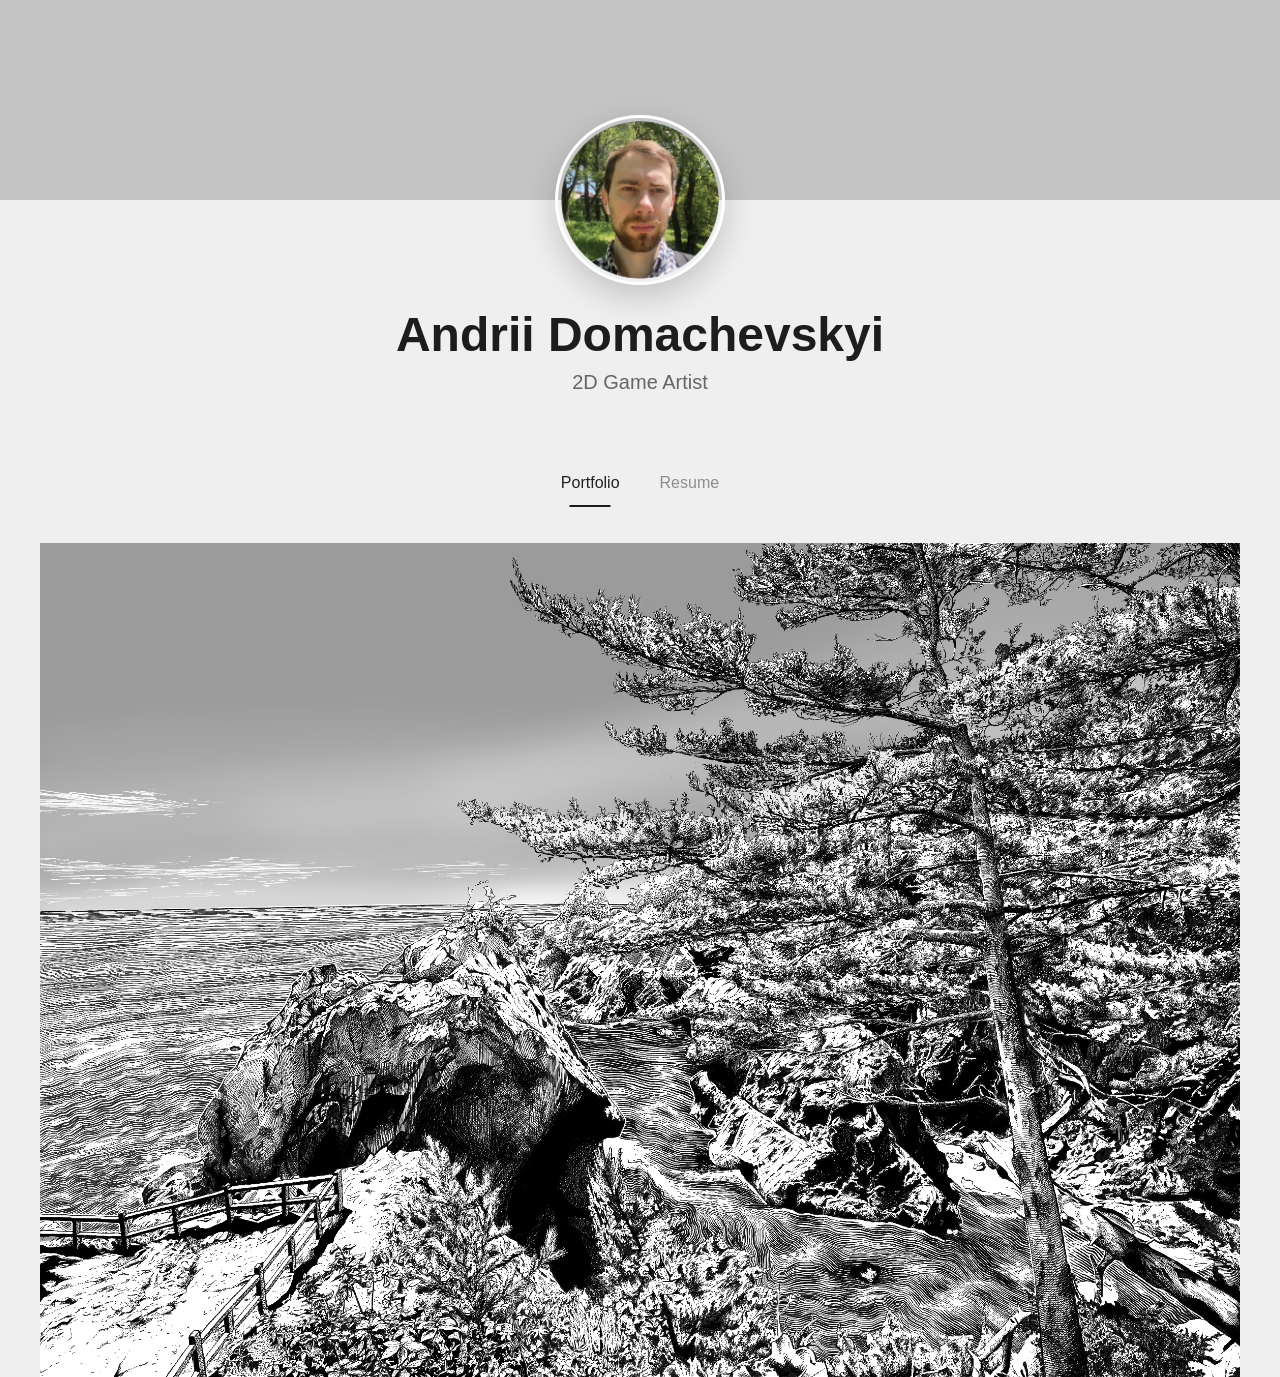
==== index.html @ af5350fb "Add files via upload" ====
<!DOCTYPE html>
<html lang="en">

<head>

    <meta charset="UTF-8">
    <meta name="viewport" content="width=device-width, initial-scale=1.0">

    <title>Andrii Domachevskyi | Portfolio</title>

    <meta name="description" content="Portfolio of 2D Game Artist Andrii Domachevskyi">

    <link rel="stylesheet" href="css/style.css">

</head>

<body>

    <header class="hero">

        <div class="hero__media">

            <video class="hero__video" autoplay muted loop playsinline poster="images/hero/banner.webp">

                <source src="images/hero/banner.mp4" type="video/mp4">

            </video>

            <div class="hero__overlay"></div>

        </div>

        <div class="hero__profile container">

            <div class="hero__avatar">

                <div class="hero__avatar-frame">

                    <img src="images/profile/avatar.webp" alt="Andrii Domachevskyi">

                </div>

            </div>

            <div class="hero__content">

                <h1 class="hero__title">
                    Andrii Domachevskyi
                </h1>

                <p class="hero__subtitle">
                    2D Game Artist
                </p>

            </div>

        </div>

    </header>

    <main class="main">

        <section class="content">

            <div class="container">

                <nav class="tabs" aria-label="Portfolio navigation">

                    <button class="tabs__button tabs__button--active" aria-selected="true">

                        Portfolio

                    </button>

                    <button class="tabs__button" aria-selected="false">

                        Resume

                    </button>

                </nav>

                <section class="portfolio">

                    <div class="portfolio__grid">

                        <article class="portfolio-card">

                            <img class="portfolio-card__image" src="images/portfolio/test.webp" alt="Forest">

                        </article>

                    </div>

                </section>

                <section class="resume" hidden>

                </section>

            </div>

        </section>

    </main>

    <footer class="footer"></footer>

</body>

</html>
---- css/style.css ----
@import "base/reset.css";
@import "base/variables.css";
@import "base/typography.css";

@import "layout/container.css";
@import "layout/grid.css";

@import "components/hero.css";
@import "components/tabs.css";
@import "components/portfolio-grid.css";
@import "components/portfolio-card.css";
@import "components/lightbox.css";
@import "components/footer.css";

@import "utilities/helpers.css";
@import "utilities/animations.css";

@import "pages/portfolio.css";
@import "pages/resume.css";
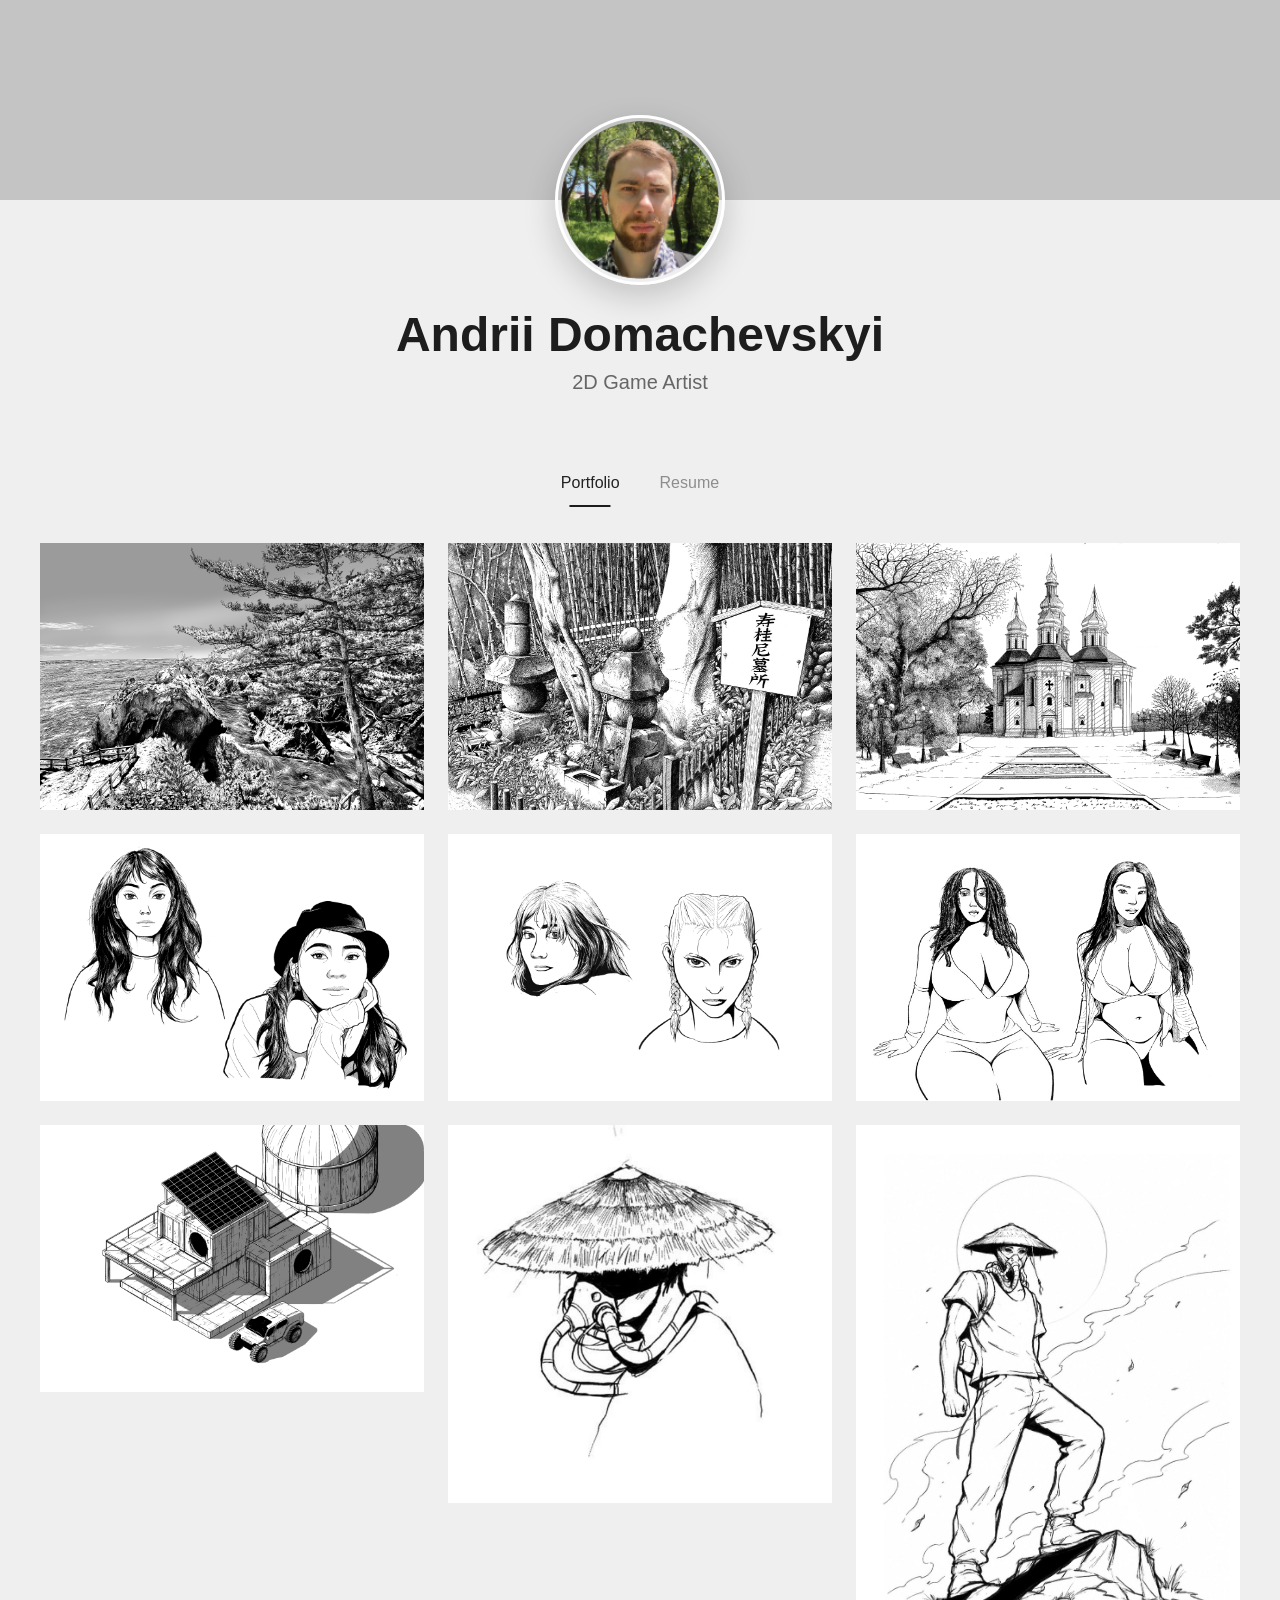
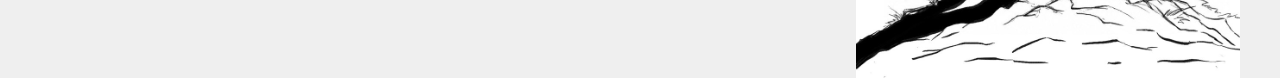
==== commit 736008d0: "Add files via upload" ====
--- a/index.html
+++ b/index.html
@@ -20,7 +20,7 @@
 
         <div class="hero__media">
 
-            <video class="hero__video" autoplay muted loop playsinline poster="images/hero/banner.webp">
+            <video class="hero__video" autoplay muted loop playsinline>
 
                 <source src="images/hero/banner.mp4" type="video/mp4">
 
@@ -82,15 +82,7 @@
 
                 <section class="portfolio">
 
-                    <div class="portfolio__grid">
-
-                        <article class="portfolio-card">
-
-                            <img class="portfolio-card__image" src="images/portfolio/test.webp" alt="Forest">
-
-                        </article>
-
-                    </div>
+                    <div class="portfolio__grid"></div>
 
                 </section>
 
@@ -106,6 +98,8 @@
 
     <footer class="footer"></footer>
 
+    <script type="module" src="js/main.js"></script>
+
 </body>
 
 </html>
--- a/css/style.css
+++ b/css/style.css
@@ -15,5 +15,4 @@
 @import "utilities/helpers.css";
 @import "utilities/animations.css";
 
-@import "pages/portfolio.css";
-@import "pages/resume.css";+@import "pages/portfolio.css";
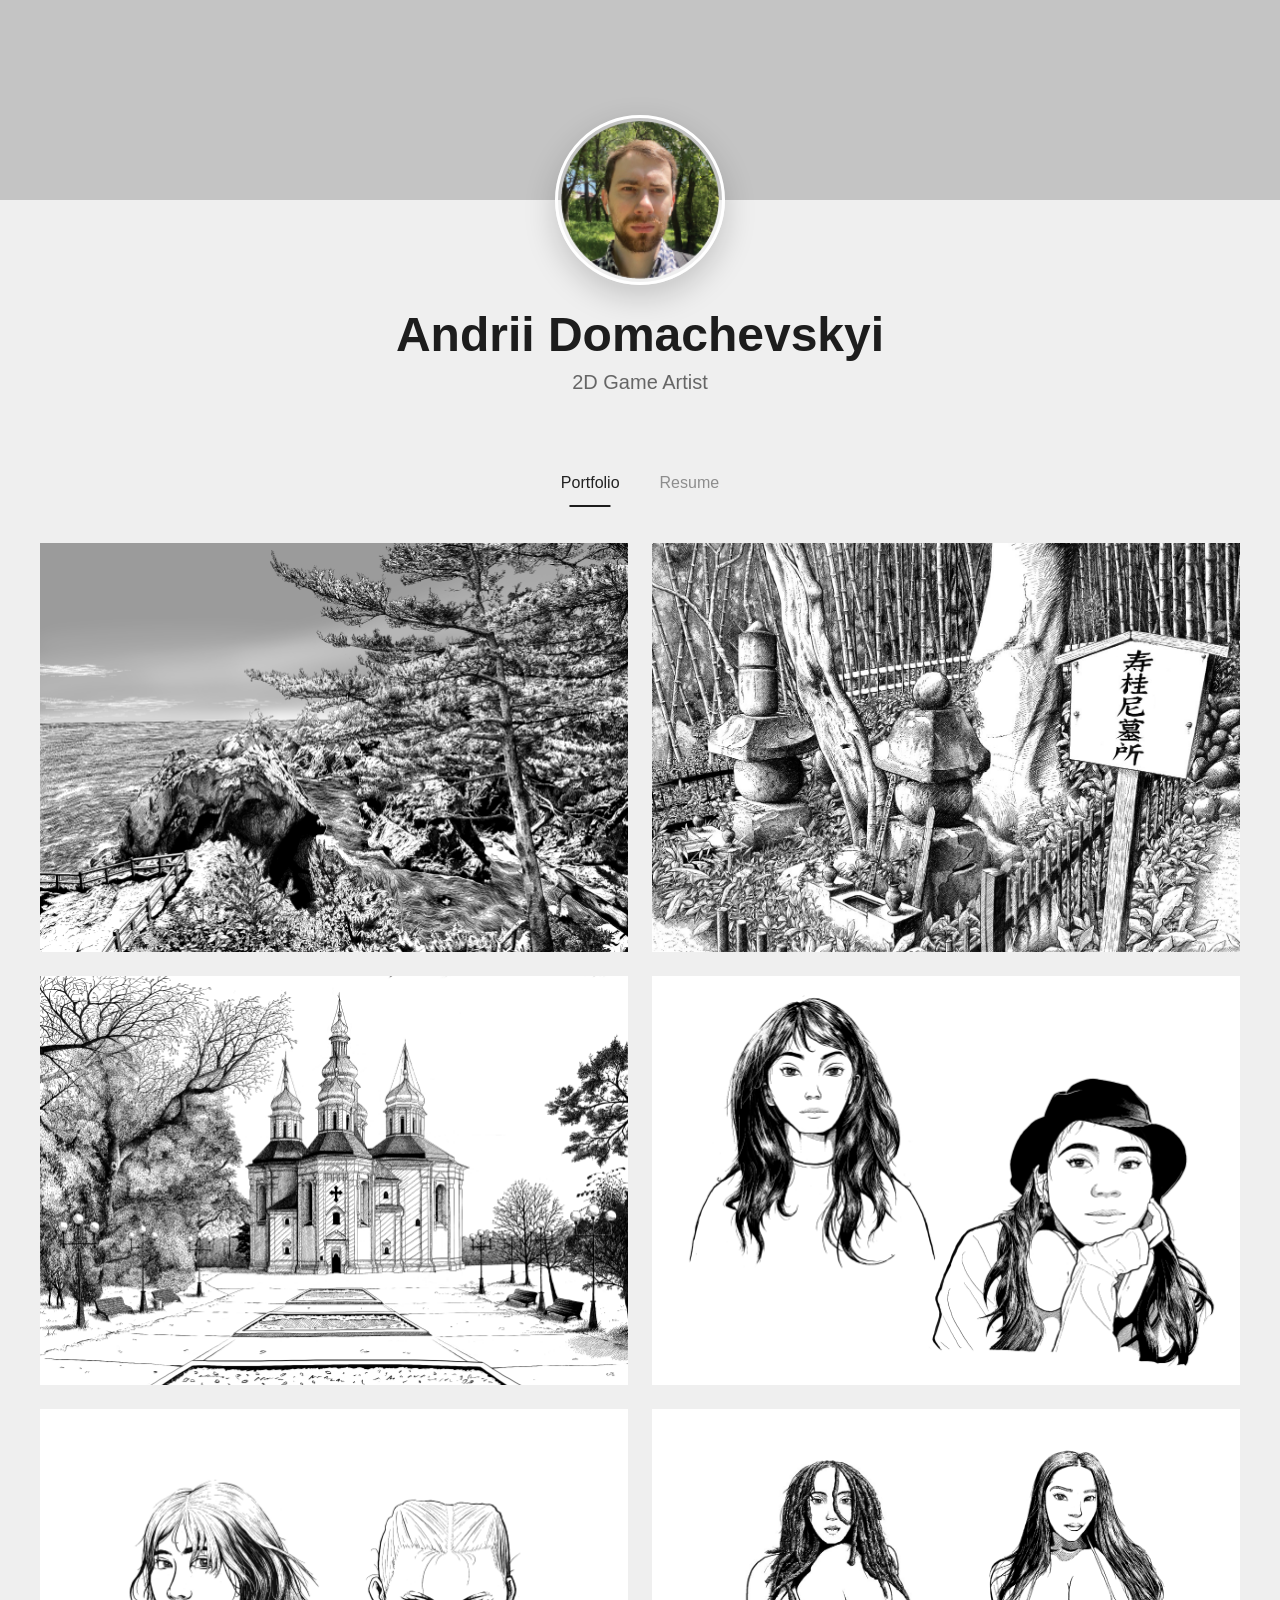
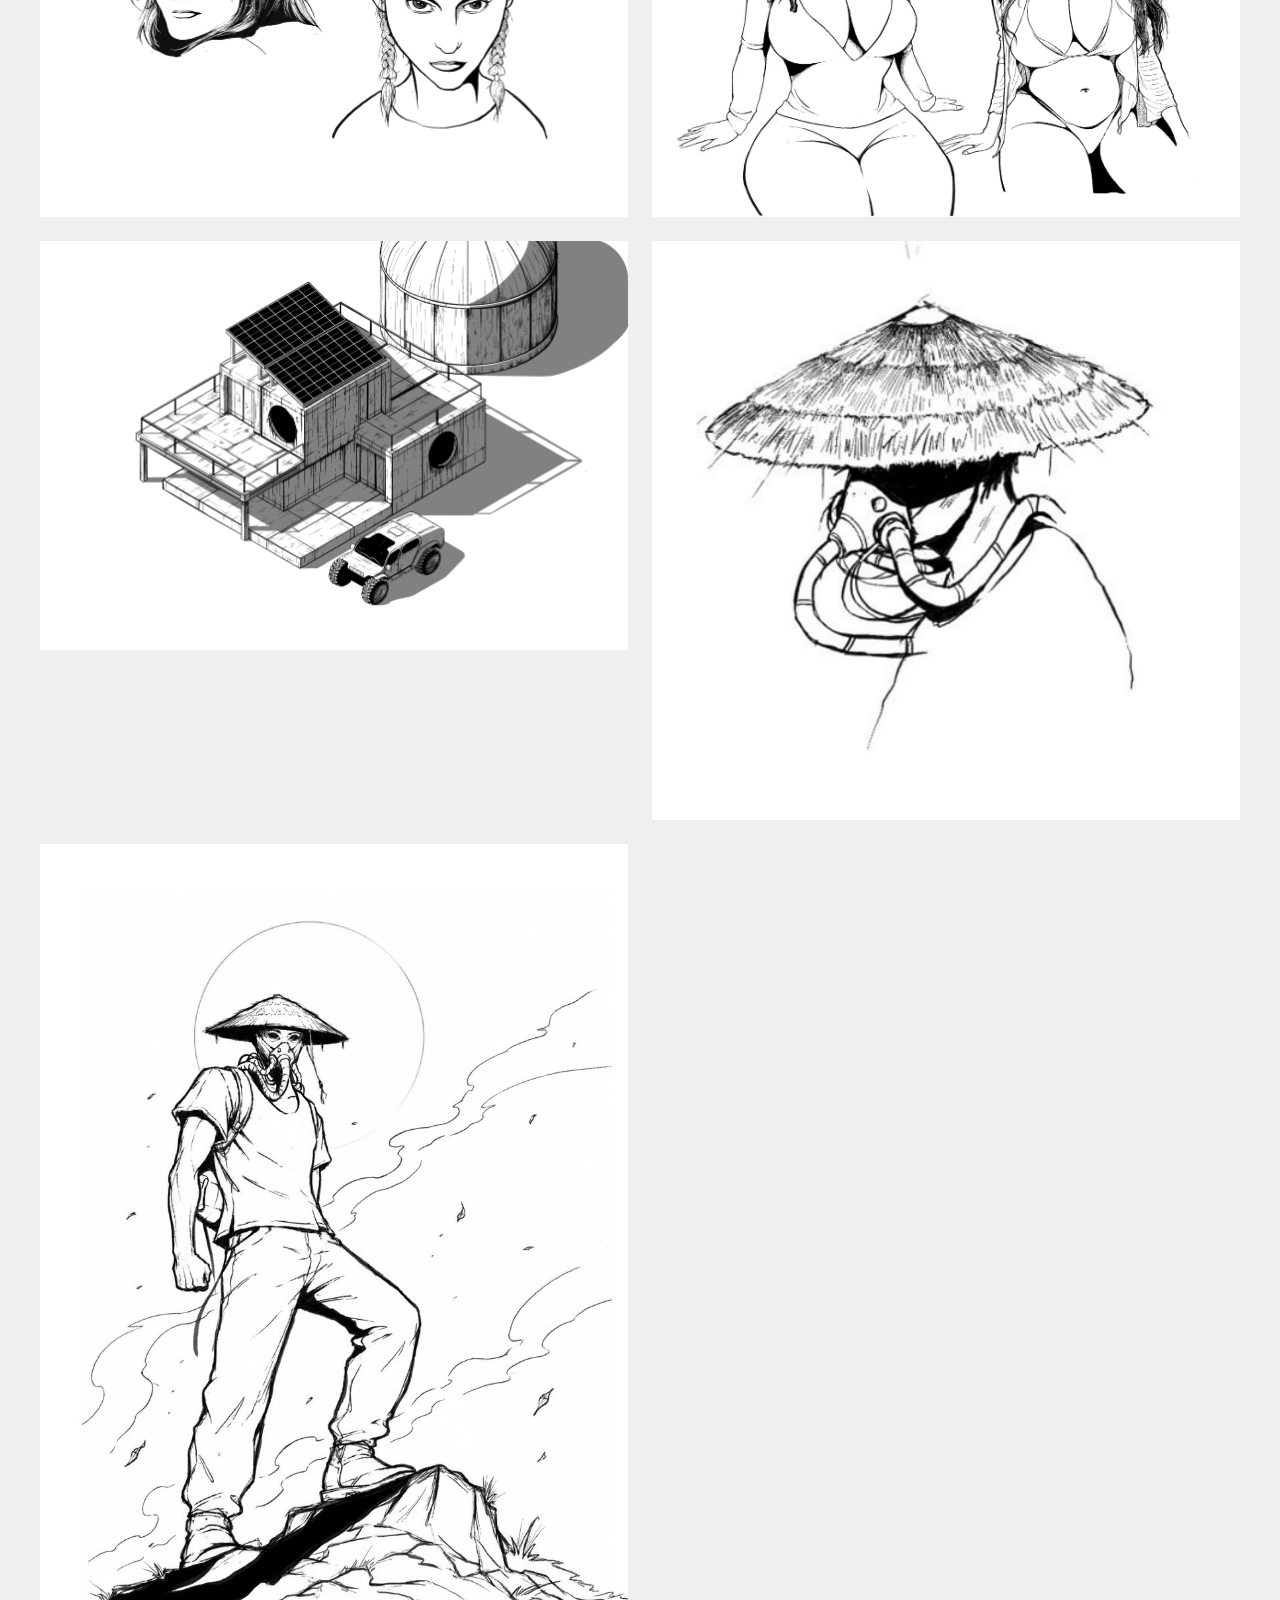
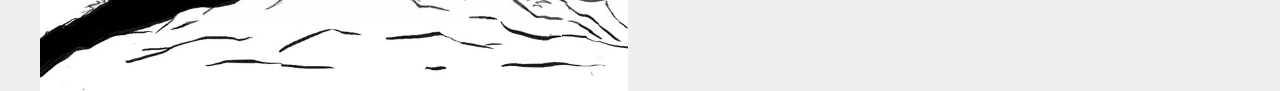
==== commit 0cf6753d: "Add files via upload" ====
--- a/index.html
+++ b/index.html
@@ -92,6 +92,40 @@
 
             </div>
 
+            <div class="lightbox" hidden>
+
+                <div class="lightbox__backdrop"></div>
+
+                <div class="lightbox__dialog" role="dialog" aria-modal="true" aria-labelledby="lightbox-title">
+
+                    <button class="lightbox__close" aria-label="Close">
+
+                        ×
+
+                    </button>
+
+                    <img class="lightbox__image" src="" alt="">
+
+                    <div class="lightbox__content">
+
+                        <h2 class="lightbox__title" id="lightbox-title">
+
+                        </h2>
+
+                        <p class="lightbox__category">
+
+                        </p>
+
+                        <p class="lightbox__description">
+
+                        </p>
+
+                    </div>
+
+                </div>
+
+            </div>
+
         </section>
 
     </main>
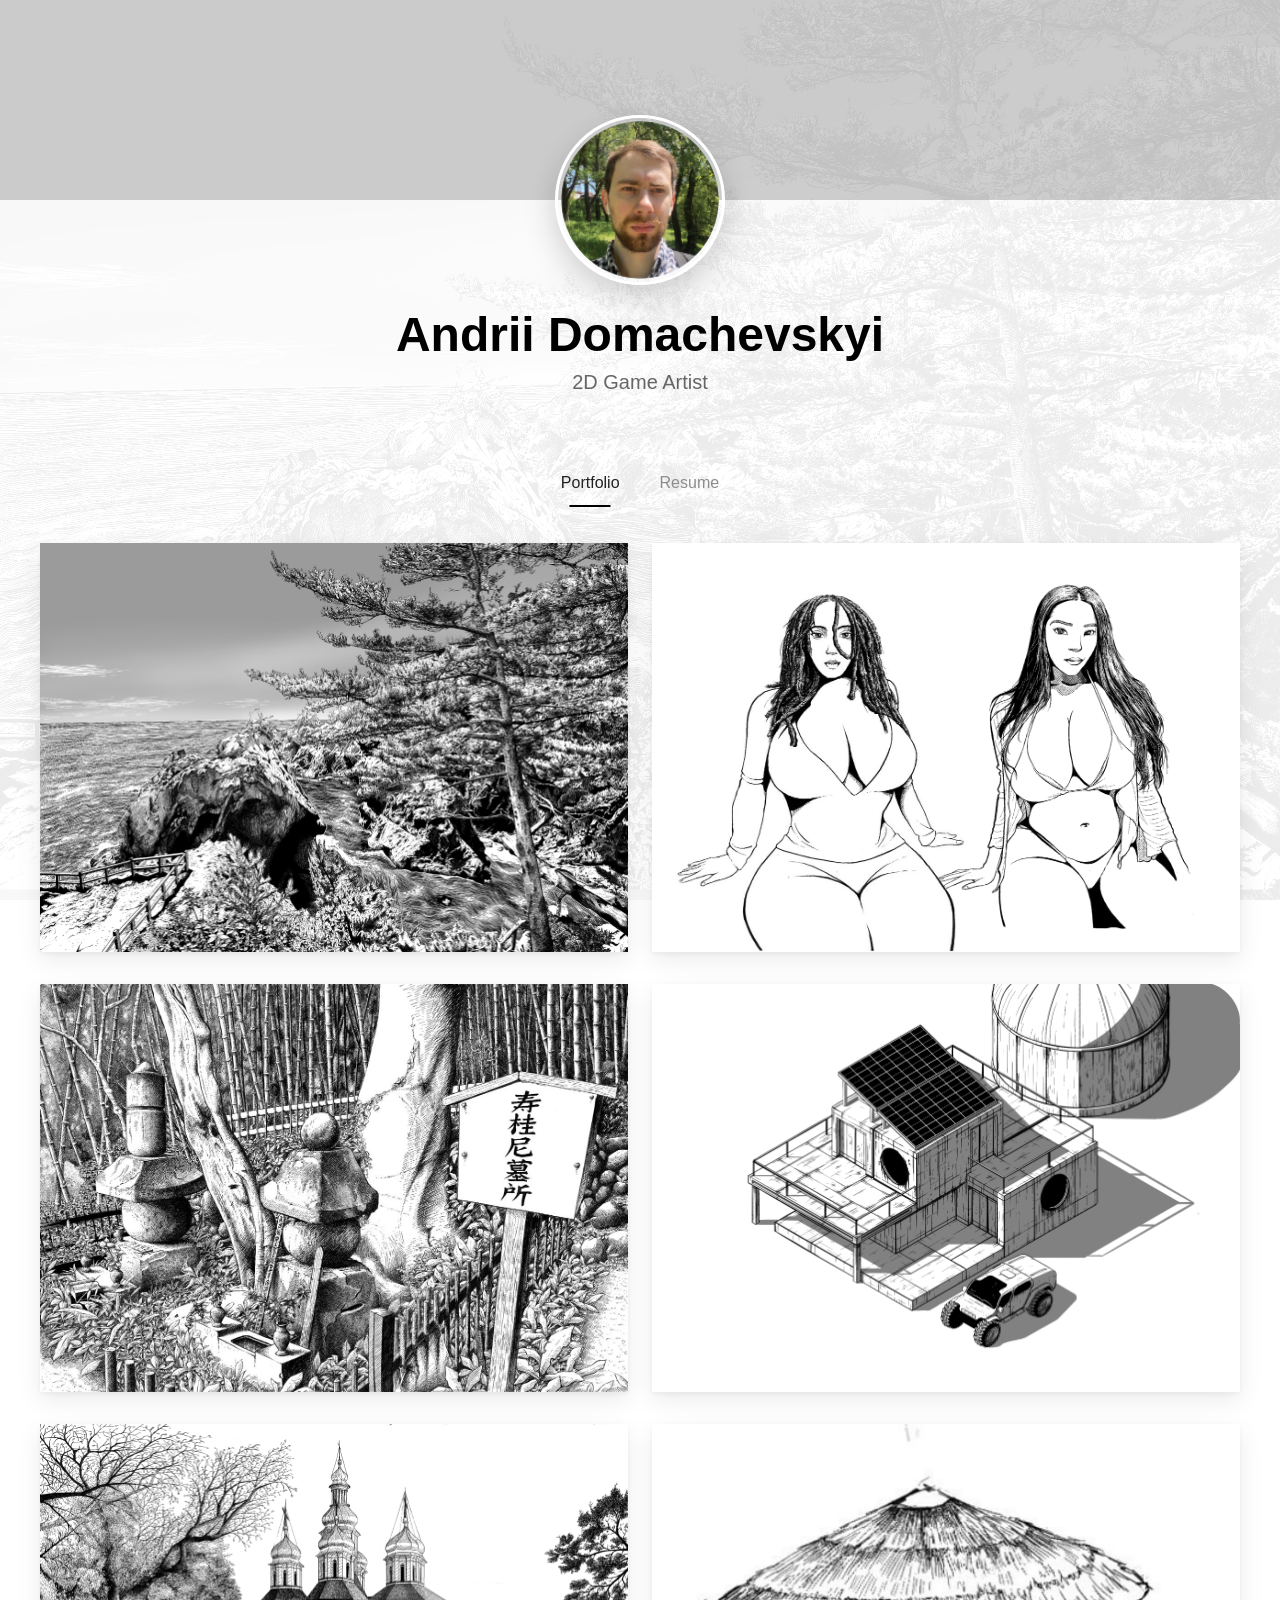
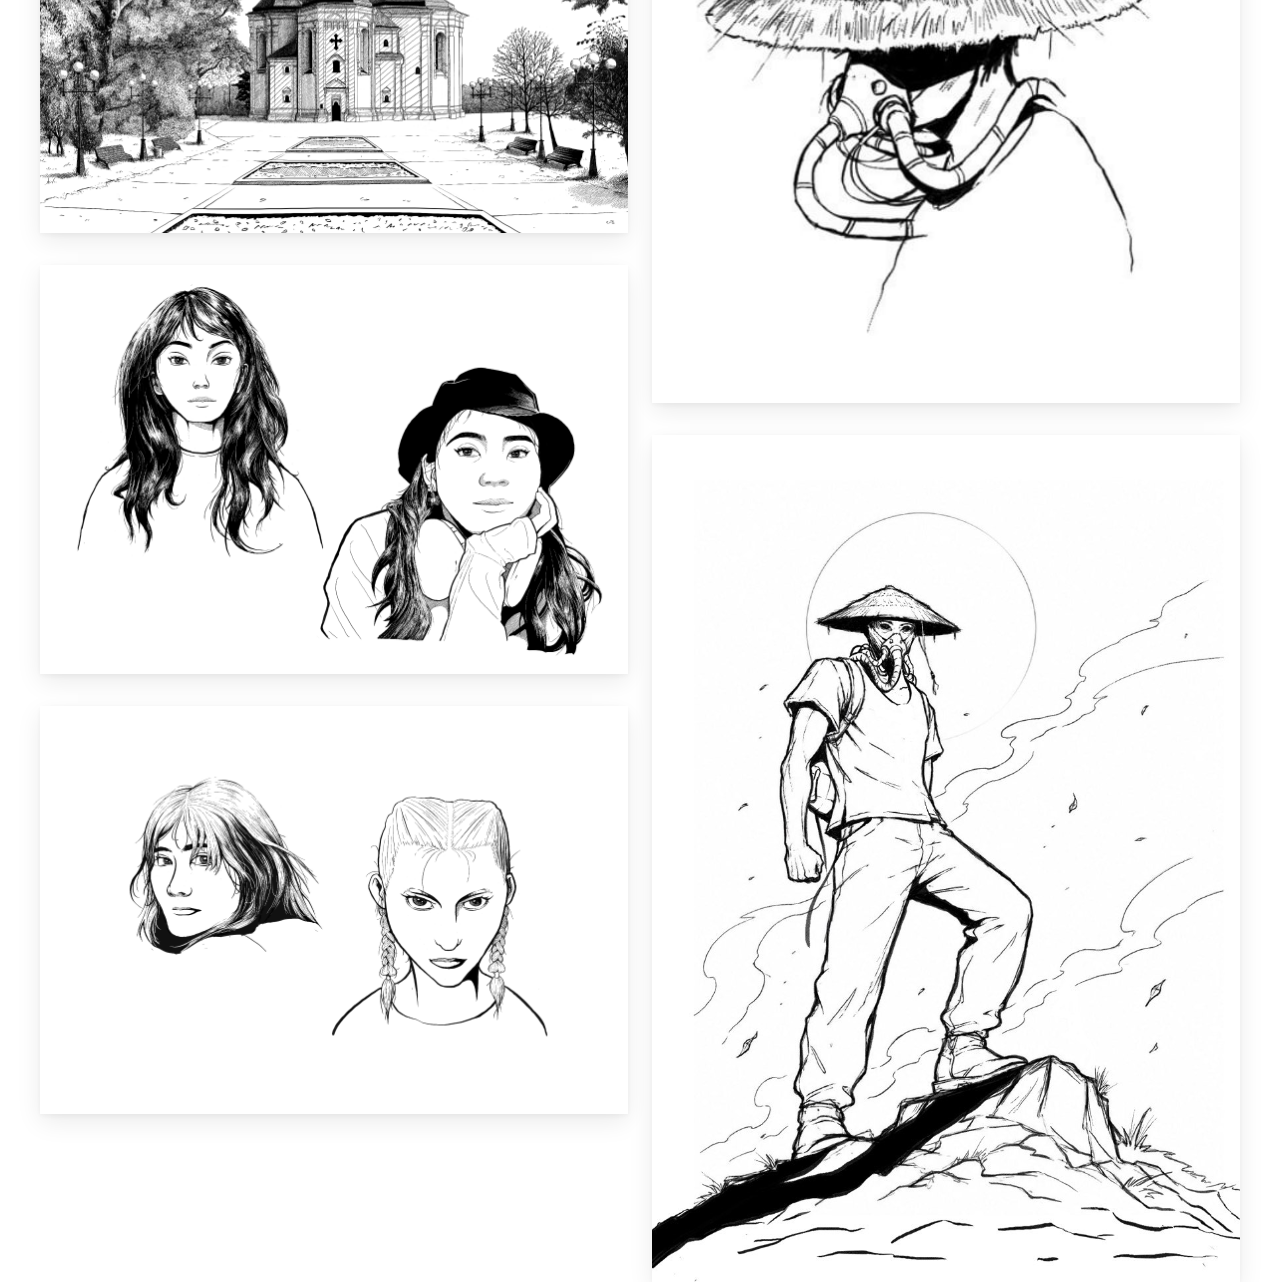
==== commit efe24ead: "upload all files" ====
--- a/index.html
+++ b/index.html
@@ -1,139 +1,229 @@
-<!DOCTYPE html>
-<html lang="en">
-
-<head>
-
-    <meta charset="UTF-8">
-    <meta name="viewport" content="width=device-width, initial-scale=1.0">
-
-    <title>Andrii Domachevskyi | Portfolio</title>
-
-    <meta name="description" content="Portfolio of 2D Game Artist Andrii Domachevskyi">
-
-    <link rel="stylesheet" href="css/style.css">
-
-</head>
-
-<body>
-
-    <header class="hero">
-
-        <div class="hero__media">
-
-            <video class="hero__video" autoplay muted loop playsinline>
-
-                <source src="images/hero/banner.mp4" type="video/mp4">
-
-            </video>
-
-            <div class="hero__overlay"></div>
-
-        </div>
-
-        <div class="hero__profile container">
-
-            <div class="hero__avatar">
-
-                <div class="hero__avatar-frame">
-
-                    <img src="images/profile/avatar.webp" alt="Andrii Domachevskyi">
-
-                </div>
-
-            </div>
-
-            <div class="hero__content">
-
-                <h1 class="hero__title">
-                    Andrii Domachevskyi
-                </h1>
-
-                <p class="hero__subtitle">
-                    2D Game Artist
-                </p>
-
-            </div>
-
-        </div>
-
-    </header>
-
-    <main class="main">
-
-        <section class="content">
-
-            <div class="container">
-
-                <nav class="tabs" aria-label="Portfolio navigation">
-
-                    <button class="tabs__button tabs__button--active" aria-selected="true">
-
-                        Portfolio
-
-                    </button>
-
-                    <button class="tabs__button" aria-selected="false">
-
-                        Resume
-
-                    </button>
-
-                </nav>
-
-                <section class="portfolio">
-
-                    <div class="portfolio__grid"></div>
-
-                </section>
-
-                <section class="resume" hidden>
-
-                </section>
-
-            </div>
-
-            <div class="lightbox" hidden>
-
-                <div class="lightbox__backdrop"></div>
-
-                <div class="lightbox__dialog" role="dialog" aria-modal="true" aria-labelledby="lightbox-title">
-
-                    <button class="lightbox__close" aria-label="Close">
-
-                        ×
-
-                    </button>
-
-                    <img class="lightbox__image" src="" alt="">
-
-                    <div class="lightbox__content">
-
-                        <h2 class="lightbox__title" id="lightbox-title">
-
-                        </h2>
-
-                        <p class="lightbox__category">
-
-                        </p>
-
-                        <p class="lightbox__description">
-
-                        </p>
-
-                    </div>
-
-                </div>
-
-            </div>
-
-        </section>
-
-    </main>
-
-    <footer class="footer"></footer>
-
-    <script type="module" src="js/main.js"></script>
-
-</body>
-
+<!DOCTYPE html>
+<html lang="en">
+
+<head>
+
+    <meta charset="UTF-8">
+    <meta name="viewport" content="width=device-width, initial-scale=1.0">
+
+    <title>Andrii Domachevskyi | Portfolio</title>
+
+    <meta name="description" content="Portfolio of 2D Game Artist Andrii Domachevskyi">
+
+    <link rel="stylesheet" href="css/style.css">
+
+</head>
+
+<body>
+
+    <header class="hero">
+
+        <div class="hero__media">
+
+            <video class="hero__video" autoplay muted loop playsinline>
+
+                <source src="images/hero/banner.mp4" type="video/mp4">
+
+            </video>
+
+            <div class="hero__overlay"></div>
+
+        </div>
+
+        <div class="hero__profile container">
+
+            <div class="hero__avatar">
+
+                <div class="hero__avatar-frame">
+
+                    <img src="images/profile/avatar.webp" alt="Andrii Domachevskyi">
+
+                </div>
+
+            </div>
+
+            <div class="hero__content">
+
+                <h1 class="hero__title">
+                    Andrii Domachevskyi
+                </h1>
+
+                <p class="hero__subtitle">
+                    2D Game Artist
+                </p>
+
+            </div>
+
+        </div>
+
+    </header>
+
+    <main class="main">
+
+        <section class="content">
+
+            <div class="container">
+
+                <nav class="tabs" aria-label="Portfolio navigation">
+
+                    <button class="tabs__button tabs__button--active" aria-selected="true" data-tab="portfolio">
+
+                        Portfolio
+
+                    </button>
+
+                    <button class="tabs__button" aria-selected="false" data-tab="resume">
+
+                        Resume
+
+                    </button>
+
+                </nav>
+
+                <section class="portfolio">
+
+                    <div class="portfolio__grid"></div>
+
+                </section>
+
+                <section class="resume" hidden>
+
+                    <div class="resume__layout">
+
+                        <aside class="resume__sidebar">
+
+                            <section class="resume-section">
+
+                                <h2 class="resume-section__title">
+                                    Contact Details
+                                </h2>
+
+                                <ul class="resume-list resume-contact">
+
+                                </ul>
+
+                            </section>
+
+                            <section class="resume-section">
+
+                                <h2 class="resume-section__title">
+                                    Education
+                                </h2>
+
+                                <ul class="resume-list resume-education">
+
+                                </ul>
+
+                            </section>
+
+                            <section class="resume-section">
+
+                                <h2 class="resume-section__title">
+                                    Skills
+                                </h2>
+
+                                <ul class="resume-list resume-skills">
+
+                                </ul>
+
+                            </section>
+
+                            <section class="resume-section">
+
+                                <h2 class="resume-section__title">
+                                    Software
+                                </h2>
+
+                                <ul class="resume-list resume-software">
+
+                                </ul>
+
+                            </section>
+
+                        </aside>
+
+                        <div class="resume__content">
+
+                            <section class="resume-section">
+
+                                <h2 class="resume-section__title">
+
+                                    Summary
+
+                                </h2>
+
+                                <div class="resume-summary">
+
+                                </div>
+
+                            </section>
+
+                            <section class="resume-section">
+
+                                <h2 class="resume-section__title">
+
+                                    Work Experience
+
+                                </h2>
+
+                                <div class="resume-experience">
+
+                                </div>
+
+                            </section>
+
+                        </div>
+
+                    </div>
+
+                </section>
+
+            </div>
+
+            <div class="lightbox" hidden>
+
+                <div class="lightbox__backdrop"></div>
+
+                <div class="lightbox__dialog" role="dialog" aria-modal="true" aria-labelledby="lightbox-title">
+
+                    <button class="lightbox__close" aria-label="Close">
+
+                        ×
+
+                    </button>
+
+                    <img class="lightbox__image" src="" alt="">
+
+                    <div class="lightbox__content">
+
+                        <h2 class="lightbox__title" id="lightbox-title">
+
+                        </h2>
+
+                        <p class="lightbox__category">
+
+                        </p>
+
+                        <p class="lightbox__description">
+
+                        </p>
+
+                    </div>
+
+                </div>
+
+            </div>
+
+        </section>
+
+    </main>
+
+    <footer class="footer"></footer>
+
+    <script src="https://unpkg.com/@phosphor-icons/web"></script>
+
+    <script type="module" src="js/main.js"></script>
+
+</body>
+
 </html>
--- a/css/style.css
+++ b/css/style.css
@@ -1,18 +1,19 @@
-@import "base/reset.css";
-@import "base/variables.css";
-@import "base/typography.css";
-
-@import "layout/container.css";
-@import "layout/grid.css";
-
-@import "components/hero.css";
-@import "components/tabs.css";
-@import "components/portfolio-grid.css";
-@import "components/portfolio-card.css";
-@import "components/lightbox.css";
-@import "components/footer.css";
-
-@import "utilities/helpers.css";
-@import "utilities/animations.css";
-
+@import "base/reset.css";
+@import "base/variables.css";
+@import "base/typography.css";
+
+@import "layout/container.css";
+@import "layout/grid.css";
+
+@import "components/hero.css";
+@import "components/tabs.css";
+@import "components/portfolio-grid.css";
+@import "components/portfolio-card.css";
+@import "components/lightbox.css";
+@import "components/resume.css";
+@import "components/footer.css";
+
+@import "utilities/helpers.css";
+@import "utilities/animations.css";
+
 @import "pages/portfolio.css";
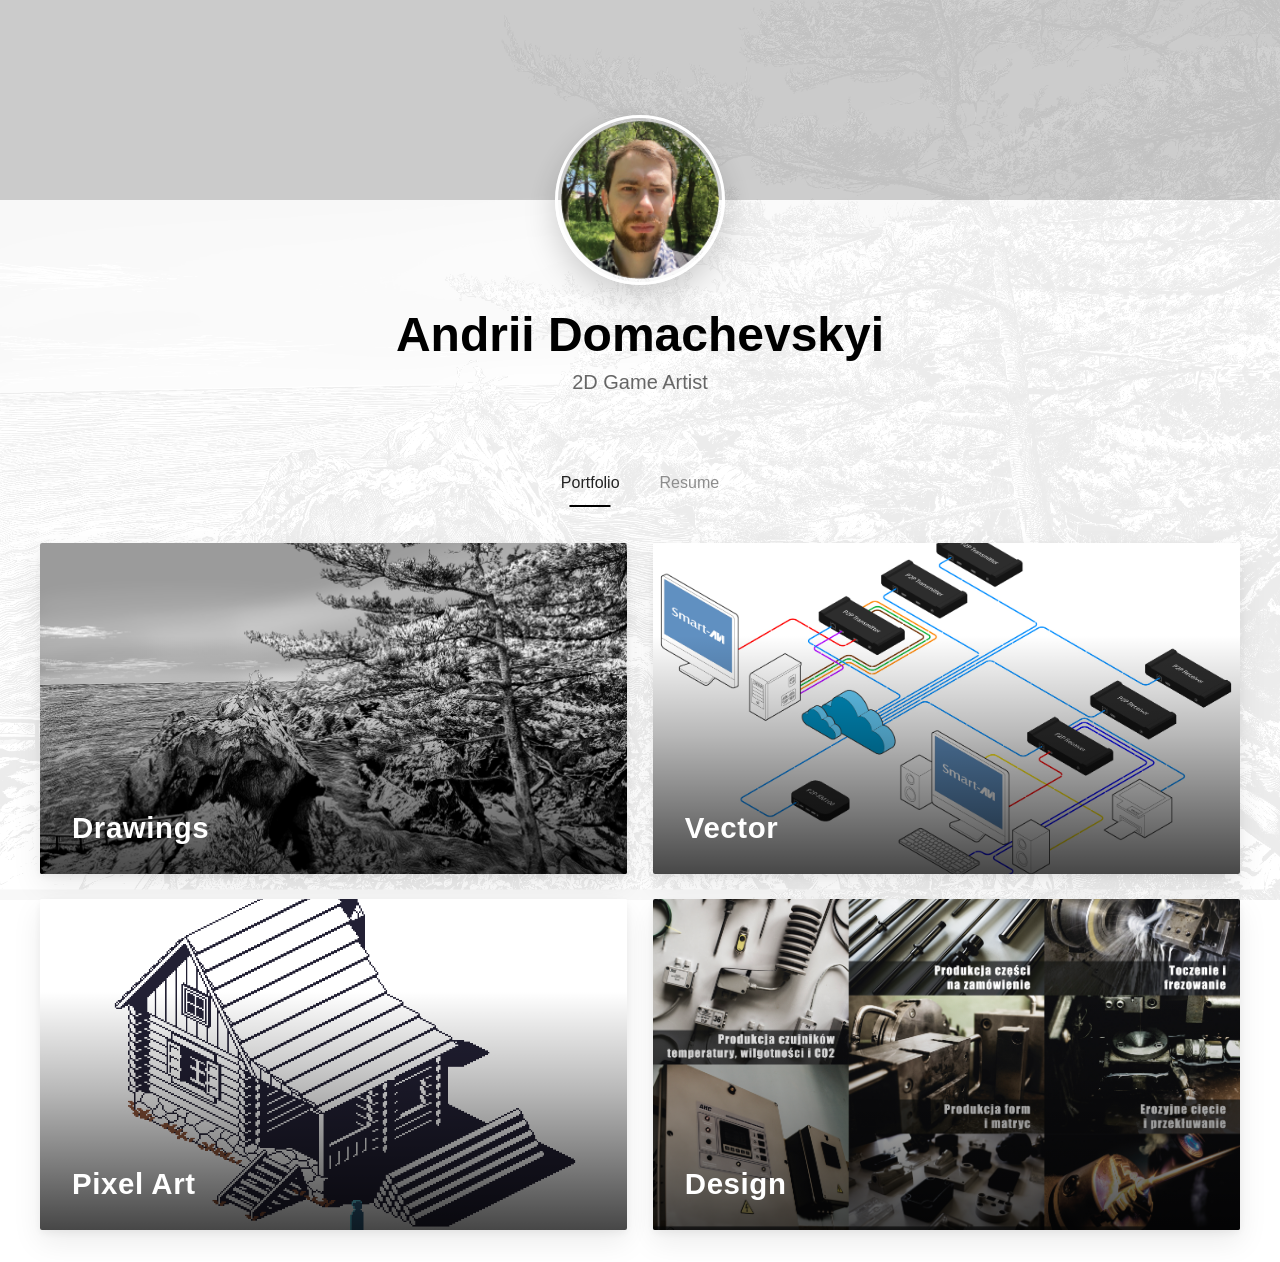
==== commit 84e5b9e2: "replace all the files" ====
--- a/index.html
+++ b/index.html
@@ -82,7 +82,20 @@
 
                 <section class="portfolio">
 
-                    <div class="portfolio__grid"></div>
+                    <div class="portfolio__categories" aria-label="Portfolio categories"></div>
+
+                    <div class="portfolio__navigation">
+
+                        <button class="portfolio__back" type="button" hidden>
+                            <span aria-hidden="true">←</span>
+                            Back
+                        </button>
+
+                        <h2 class="portfolio__title" hidden></h2>
+
+                    </div>
+
+                    <div class="portfolio__grid" hidden></div>
 
                 </section>
 
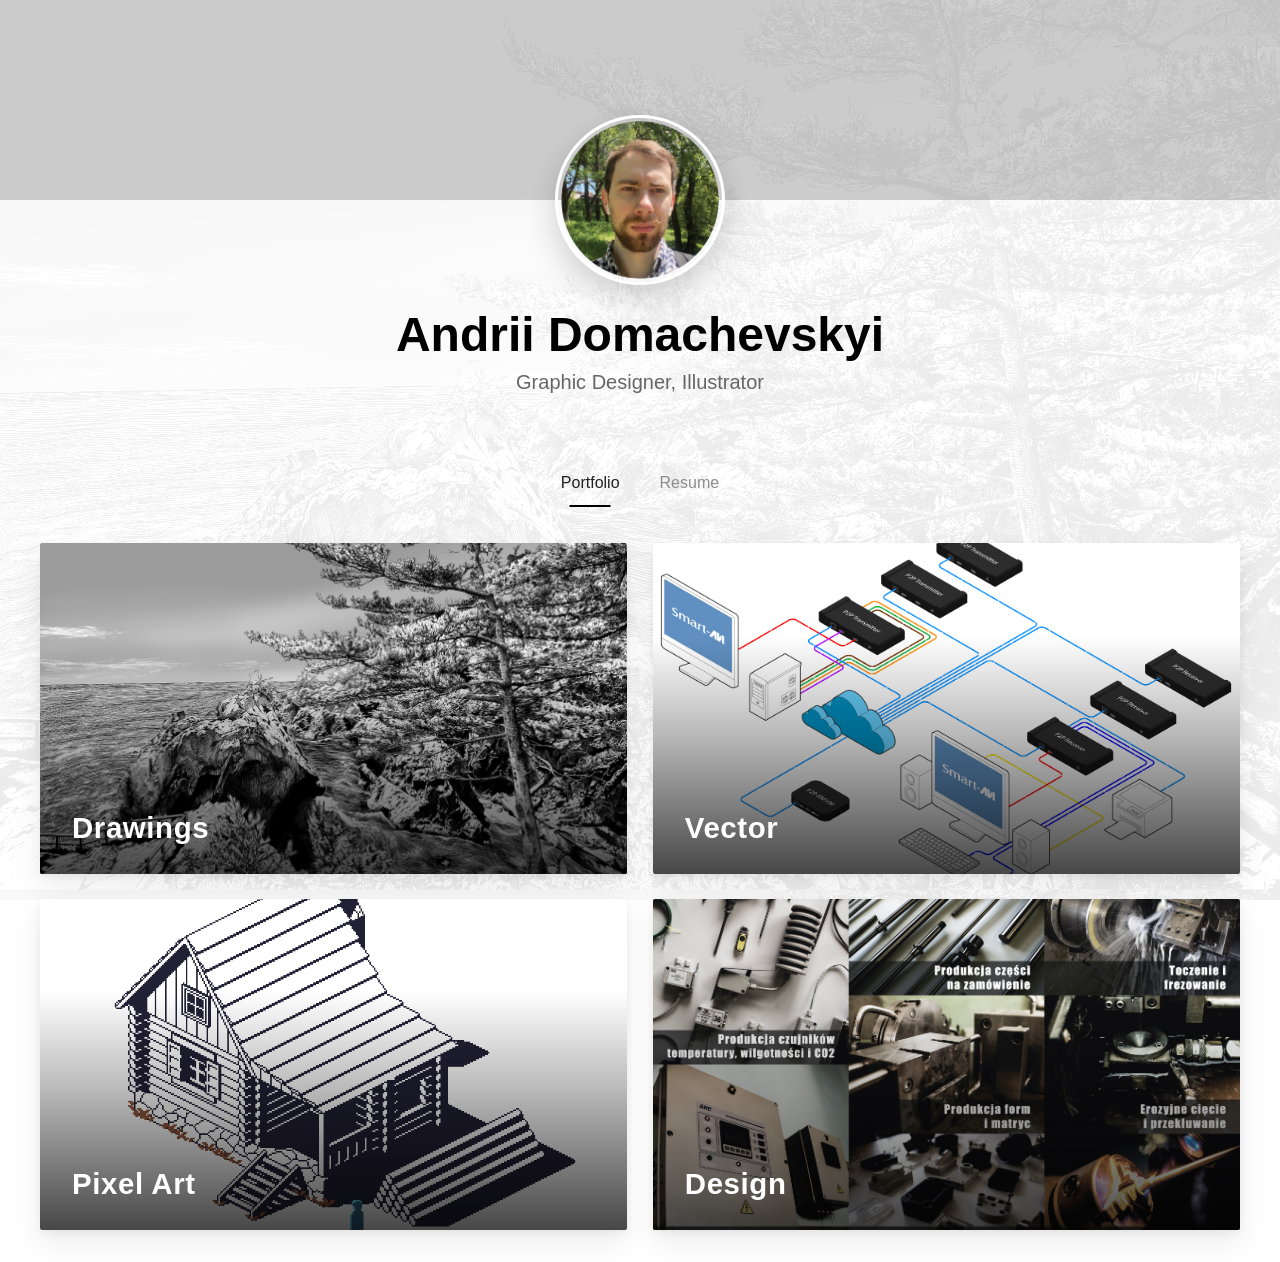
==== commit af19f52d: "Update" ====
--- a/index.html
+++ b/index.html
@@ -49,7 +49,7 @@
                 </h1>
 
                 <p class="hero__subtitle">
-                    2D Game Artist
+                    Graphic Designer, Illustrator
                 </p>
 
             </div>
